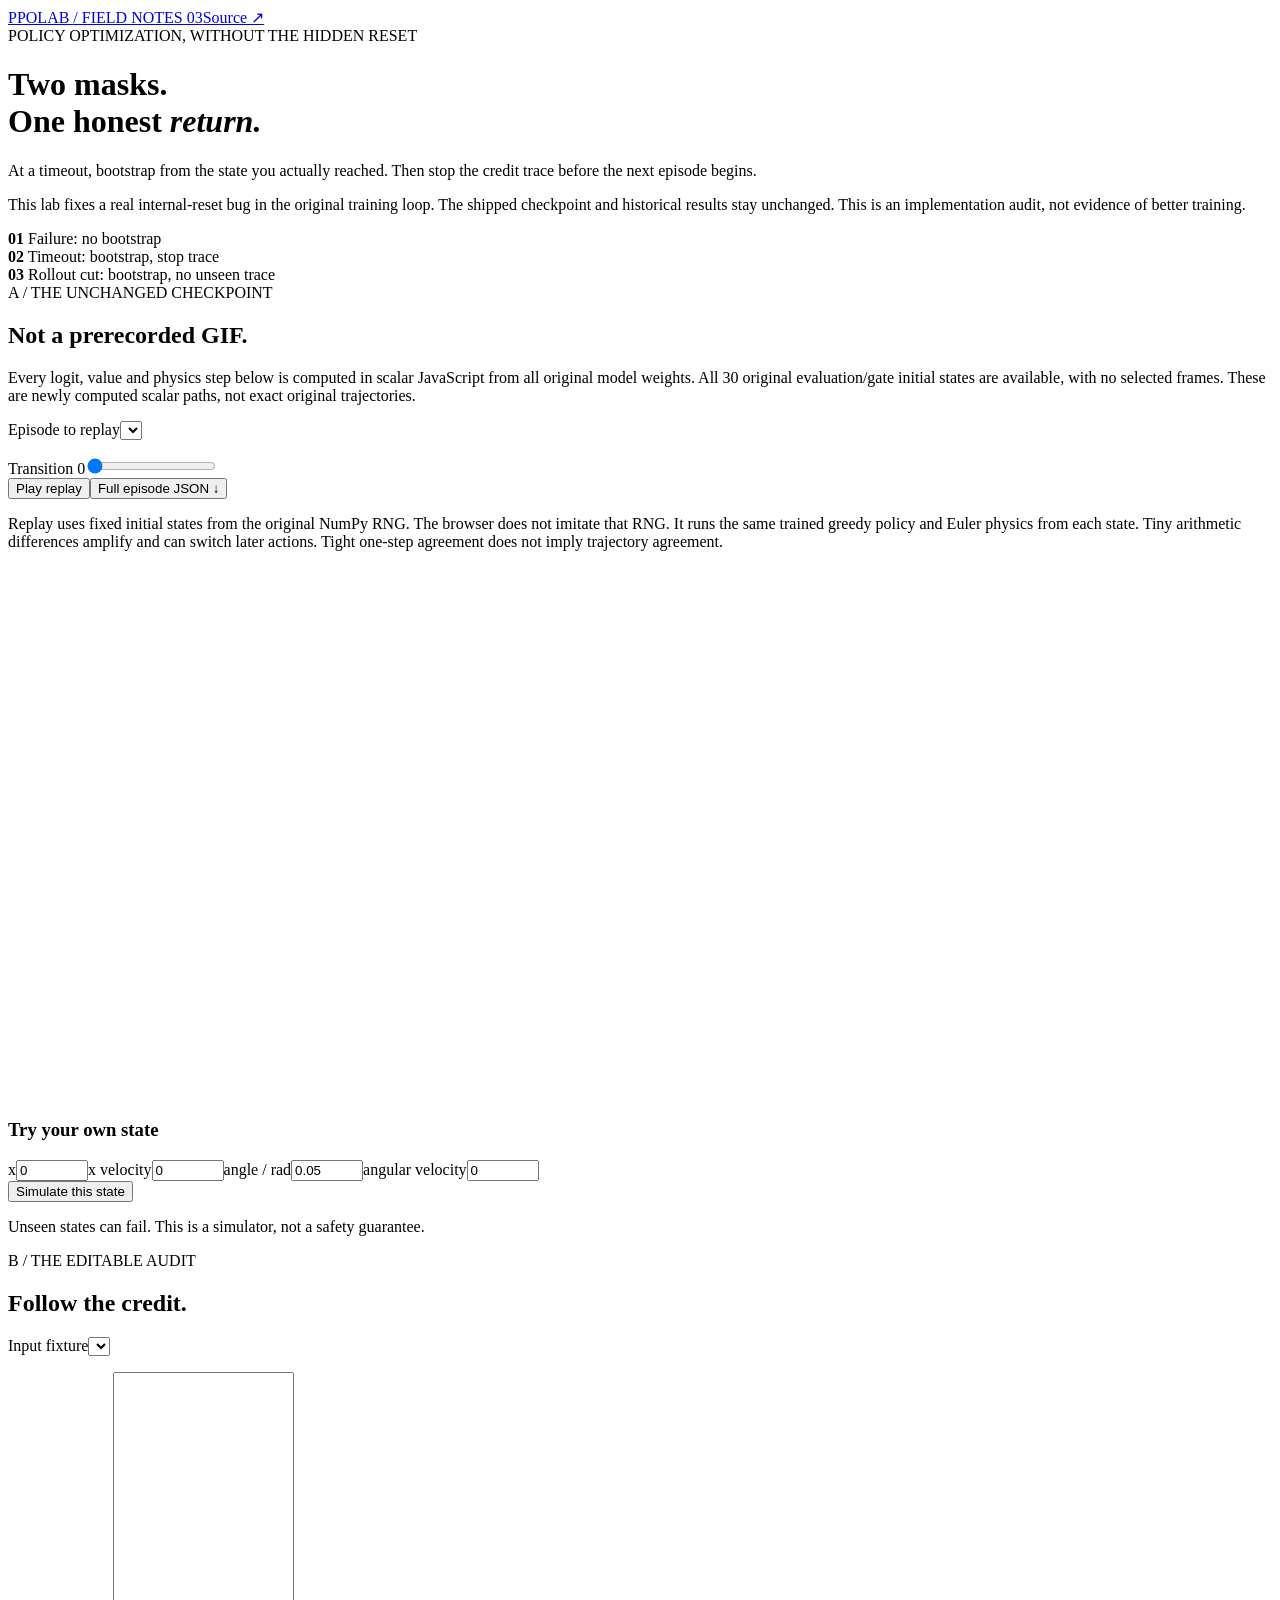
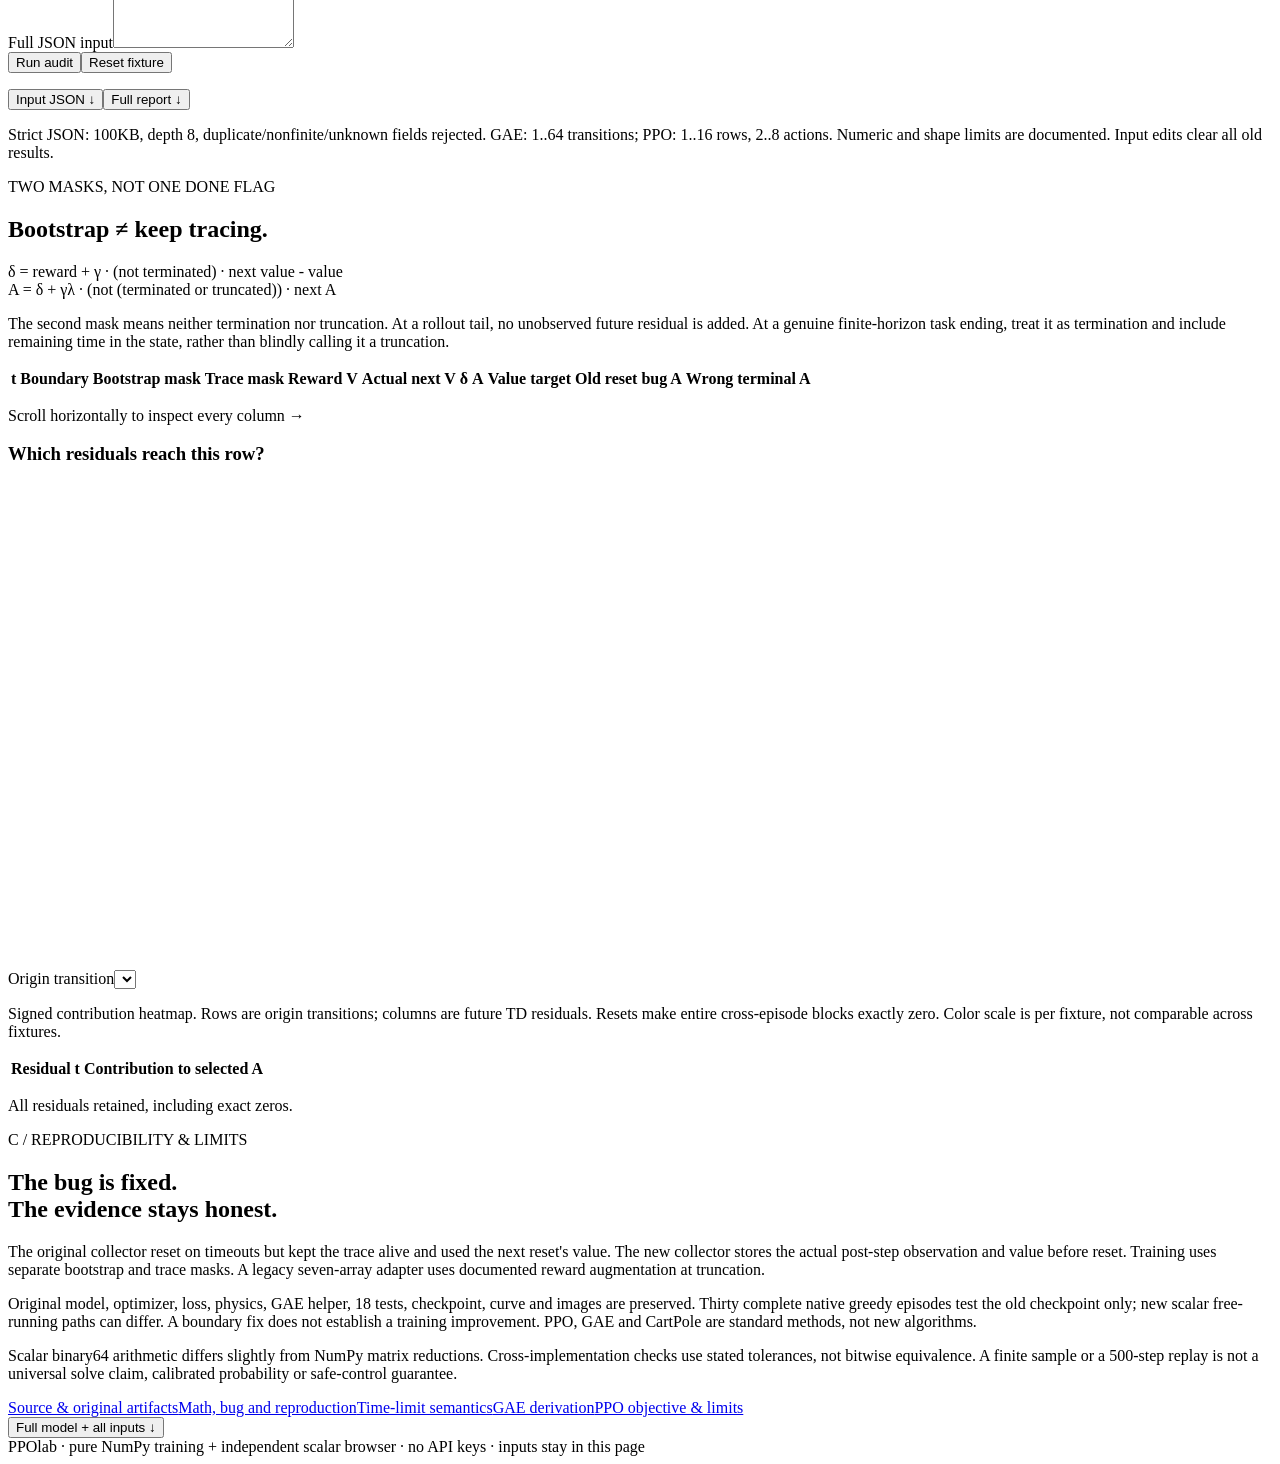
==== docs/index.html @ f59be8b9 "Add initial index.html for PPOlab documentation" ====
<!doctype html><html lang="en"><head><meta charset="utf-8"><meta name="viewport" content="width=device-width,initial-scale=1"><meta name="description" content="An independent, editable PPO and GAE boundary inspector. Replay the full original CartPole checkpoint, inspect every credit contribution, and expose reset leakage."><title>PPOlab / The boundary matters</title><link rel="stylesheet" href="style.css"></head><body><nav><a href="#">PPOLAB <span>/ FIELD NOTES 03</span></a><a href="https://github.com/midya8/ppolab">Source ↗</a></nav><main><header><div class="eyebrow">POLICY OPTIMIZATION, WITHOUT THE HIDDEN RESET</div><h1>Two masks.<br>One honest <em>return.</em></h1><div class="intro"><p>At a timeout, bootstrap from the state you actually reached. Then stop the credit trace before the next episode begins.</p><p class="small">This lab fixes a real internal-reset bug in the original training loop. The shipped checkpoint and historical results stay unchanged. This is an implementation audit, not evidence of better training.</p></div></header><section class="rule"><div><b>01</b> Failure: no bootstrap</div><div><b>02</b> Timeout: bootstrap, stop trace</div><div><b>03</b> Rollout cut: bootstrap, no unseen trace</div></section>
<section class="model"><div class="modelintro"><div class="eyebrow">A / THE UNCHANGED CHECKPOINT</div><h2>Not a prerecorded GIF.</h2><p>Every logit, value and physics step below is computed in scalar JavaScript from all original model weights. All 30 original evaluation/gate initial states are available, with no selected frames. These are newly computed scalar paths, not exact original trajectories.</p><label for="episode">Episode to replay</label><select id="episode"></select><p id="episodeInfo" class="small"></p><label for="frame">Transition <output id="frameLabel">0</output></label><input id="frame" type="range" min="0" value="0" max="499"><div class="actions"><button id="play">Play replay</button><button id="trace">Full episode JSON ↓</button></div><p class="small">Replay uses fixed initial states from the original NumPy RNG. The browser does not imitate that RNG. It runs the same trained greedy policy and Euler physics from each state. Tiny arithmetic differences amplify and can switch later actions. Tight one-step agreement does not imply trajectory agreement.</p></div><div class="stage"><canvas id="pole" width="1000" height="530" aria-label="Computed CartPole state and action visualization"></canvas><p id="stateText" class="small"></p><div id="policyNumbers" class="metrics"></div><p id="replayReference" class="small"></p><div class="custom"><h3>Try your own state</h3><div class="stateinputs"><label>x<input id="sx" type="number" min="-2.4" max="2.4" step="0.01" value="0"></label><label>x velocity<input id="sv" type="number" min="-2" max="2" step="0.01" value="0"></label><label>angle / rad<input id="sa" type="number" min="-0.2" max="0.2" step="0.01" value="0.05"></label><label>angular velocity<input id="sw" type="number" min="-2" max="2" step="0.01" value="0"></label></div><button id="simulate">Simulate this state</button><p id="simStatus" role="status" class="small">Unseen states can fail. This is a simulator, not a safety guarantee.</p></div></div></section>
<section class="audit"><aside><div class="eyebrow">B / THE EDITABLE AUDIT</div><h2>Follow the credit.</h2><label for="fixture">Input fixture</label><select id="fixture"></select><p id="source" class="small"></p><label for="input">Full JSON input</label><textarea id="input" rows="18" spellcheck="false"></textarea><div class="actions"><button id="apply">Run audit</button><button id="reset">Reset fixture</button></div><p id="status" role="status"></p><div class="actions"><button id="saveInput">Input JSON ↓</button><button id="saveReport">Full report ↓</button></div><p class="small">Strict JSON: 100KB, depth 8, duplicate/nonfinite/unknown fields rejected. GAE: 1..64 transitions; PPO: 1..16 rows, 2..8 actions. Numeric and shape limits are documented. Input edits clear all old results.</p></aside><div class="results"><div id="auditSummary" class="metrics"></div><div id="gaePanel"><div class="eyebrow">TWO MASKS, NOT ONE DONE FLAG</div><h2>Bootstrap ≠ keep tracing.</h2><p>δ = reward + γ · (not terminated) · next value - value<br>A = δ + γλ · (not (terminated or truncated)) · next A</p><p class="small">The second mask means neither termination nor truncation. At a rollout tail, no unobserved future residual is added. At a genuine finite-horizon task ending, treat it as termination and include remaining time in the state, rather than blindly calling it a truncation.</p><div id="bars"></div><div class="tablewrap"><table><thead><tr><th>t</th><th>Boundary</th><th>Bootstrap mask</th><th>Trace mask</th><th>Reward</th><th>V</th><th>Actual next V</th><th>δ</th><th>A</th><th>Value target</th><th>Old reset bug A</th><th>Wrong terminal A</th></tr></thead><tbody id="gaeRows"></tbody></table></div><p class="scrollnote">Scroll horizontally to inspect every column →</p><h3>Which residuals reach this row?</h3><label for="credit">Origin transition</label><select id="credit"></select><canvas id="heat" width="1000" height="500" aria-label="All origin-by-residual GAE contributions"></canvas><p class="small">Signed contribution heatmap. Rows are origin transitions; columns are future TD residuals. Resets make entire cross-episode blocks exactly zero. Color scale is per fixture, not comparable across fixtures.</p><div class="tablewrap"><table><thead><tr><th>Residual t</th><th>Contribution to selected A</th></tr></thead><tbody id="creditRows"></tbody></table></div><p class="scrollnote">All residuals retained, including exact zeros.</p></div><div id="ppoPanel" hidden><div class="eyebrow">SIGN-DEPENDENT CLIPPING</div><h2>Outside does not mean inactive.</h2><p>The minimum compares ratio × advantage against clipped-ratio × advantage. A negative advantage reverses which direction gets capped. Entropy and value gradients can remain even when the policy term is clipped.</p><div class="tablewrap"><table><thead><tr><th>Row</th><th>A</th><th>Ratio</th><th>Clipped ratio</th><th>Outside?</th><th>Unclipped branch?</th><th>Policy loss</th><th>Value loss</th><th>Entropy</th><th>Mean contribution</th></tr></thead><tbody id="ppoRows"></tbody></table></div><p class="scrollnote">Scroll horizontally to inspect every column →</p><h3>Every output gradient</h3><div class="tablewrap"><table><thead><tr><th>Row / output</th><th>Analytic</th><th>Left slope</th><th>Right slope</th><th>Central slope</th><th>Smooth stencil?</th><th>Normalized error</th></tr></thead><tbody id="checks"></tbody></table></div><p class="scrollnote">Scroll horizontally to inspect every column →</p><p class="small">At a clip kink there is no unique ordinary derivative. The original code selects the unclipped branch on a tie; we expose both one-sided slopes and do not count central differences across a branch switch as gradient failures. This is not a KL trust-region certificate.</p></div></div></section>
<section class="contract"><div class="eyebrow">C / REPRODUCIBILITY & LIMITS</div><h2>The bug is fixed.<br>The evidence stays honest.</h2><div class="columns"><p>The original collector reset on timeouts but kept the trace alive and used the next reset's value. The new collector stores the actual post-step observation and value before reset. Training uses separate bootstrap and trace masks. A legacy seven-array adapter uses documented reward augmentation at truncation.</p><p>Original model, optimizer, loss, physics, GAE helper, 18 tests, checkpoint, curve and images are preserved. Thirty complete native greedy episodes test the old checkpoint only; new scalar free-running paths can differ. A boundary fix does not establish a training improvement. PPO, GAE and CartPole are standard methods, not new algorithms.</p><p>Scalar binary64 arithmetic differs slightly from NumPy matrix reductions. Cross-implementation checks use stated tolerances, not bitwise equivalence. A finite sample or a 500-step replay is not a universal solve claim, calibrated probability or safe-control guarantee.</p></div><div class="links"><a href="https://github.com/midya8/ppolab">Source & original artifacts</a><a href="https://github.com/midya8/ppolab/blob/main/BOUNDARIES.md">Math, bug and reproduction</a><a href="https://gymnasium.farama.org/tutorials/gymnasium_basics/handling_time_limits/">Time-limit semantics</a><a href="https://arxiv.org/html/1506.02438v6">GAE derivation</a><a href="https://spinningup.openai.com/en/latest/algorithms/ppo.html">PPO objective & limits</a></div><button id="archive">Full model + all inputs ↓</button></section><footer>PPOlab · pure NumPy training + independent scalar browser · no API keys · inputs stay in this page</footer></main><script src="strict.js"></script><script src="step.js"></script><script src="data.js"></script><script src="app.js"></script></body></html>
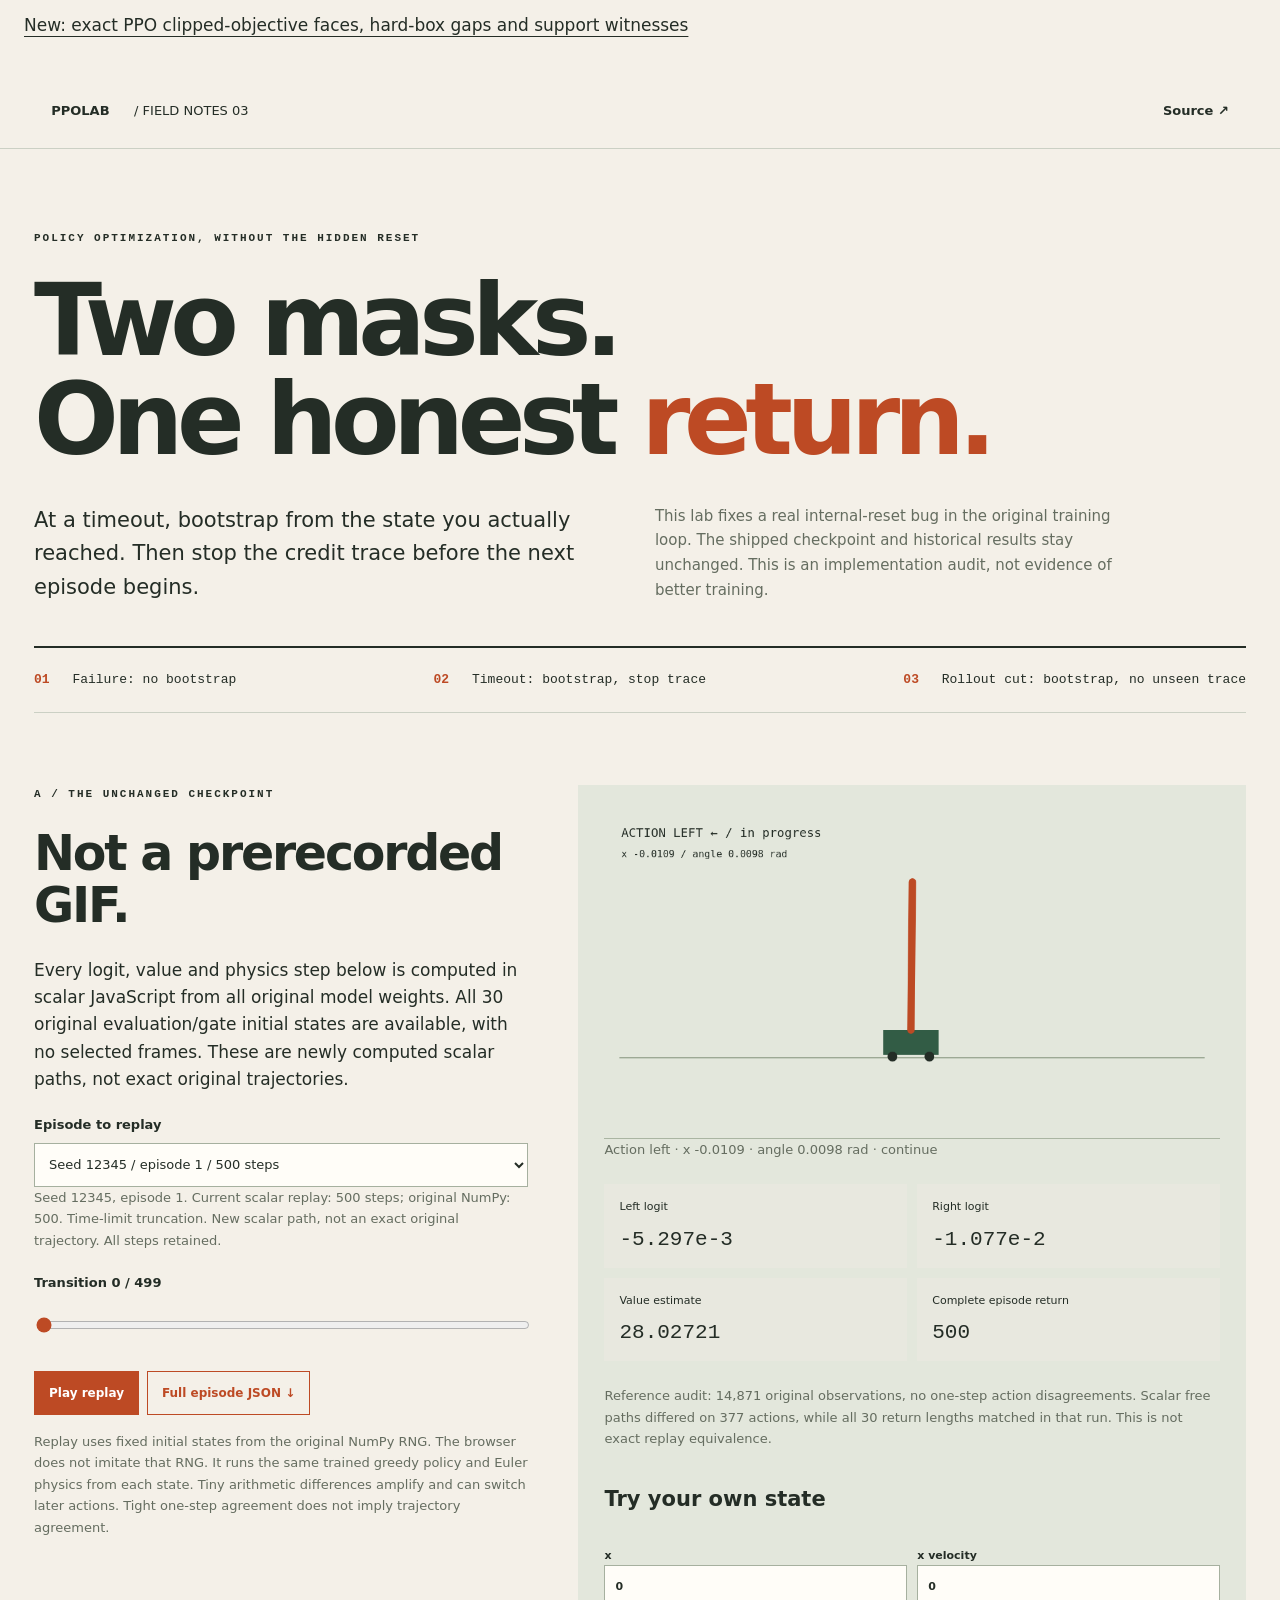
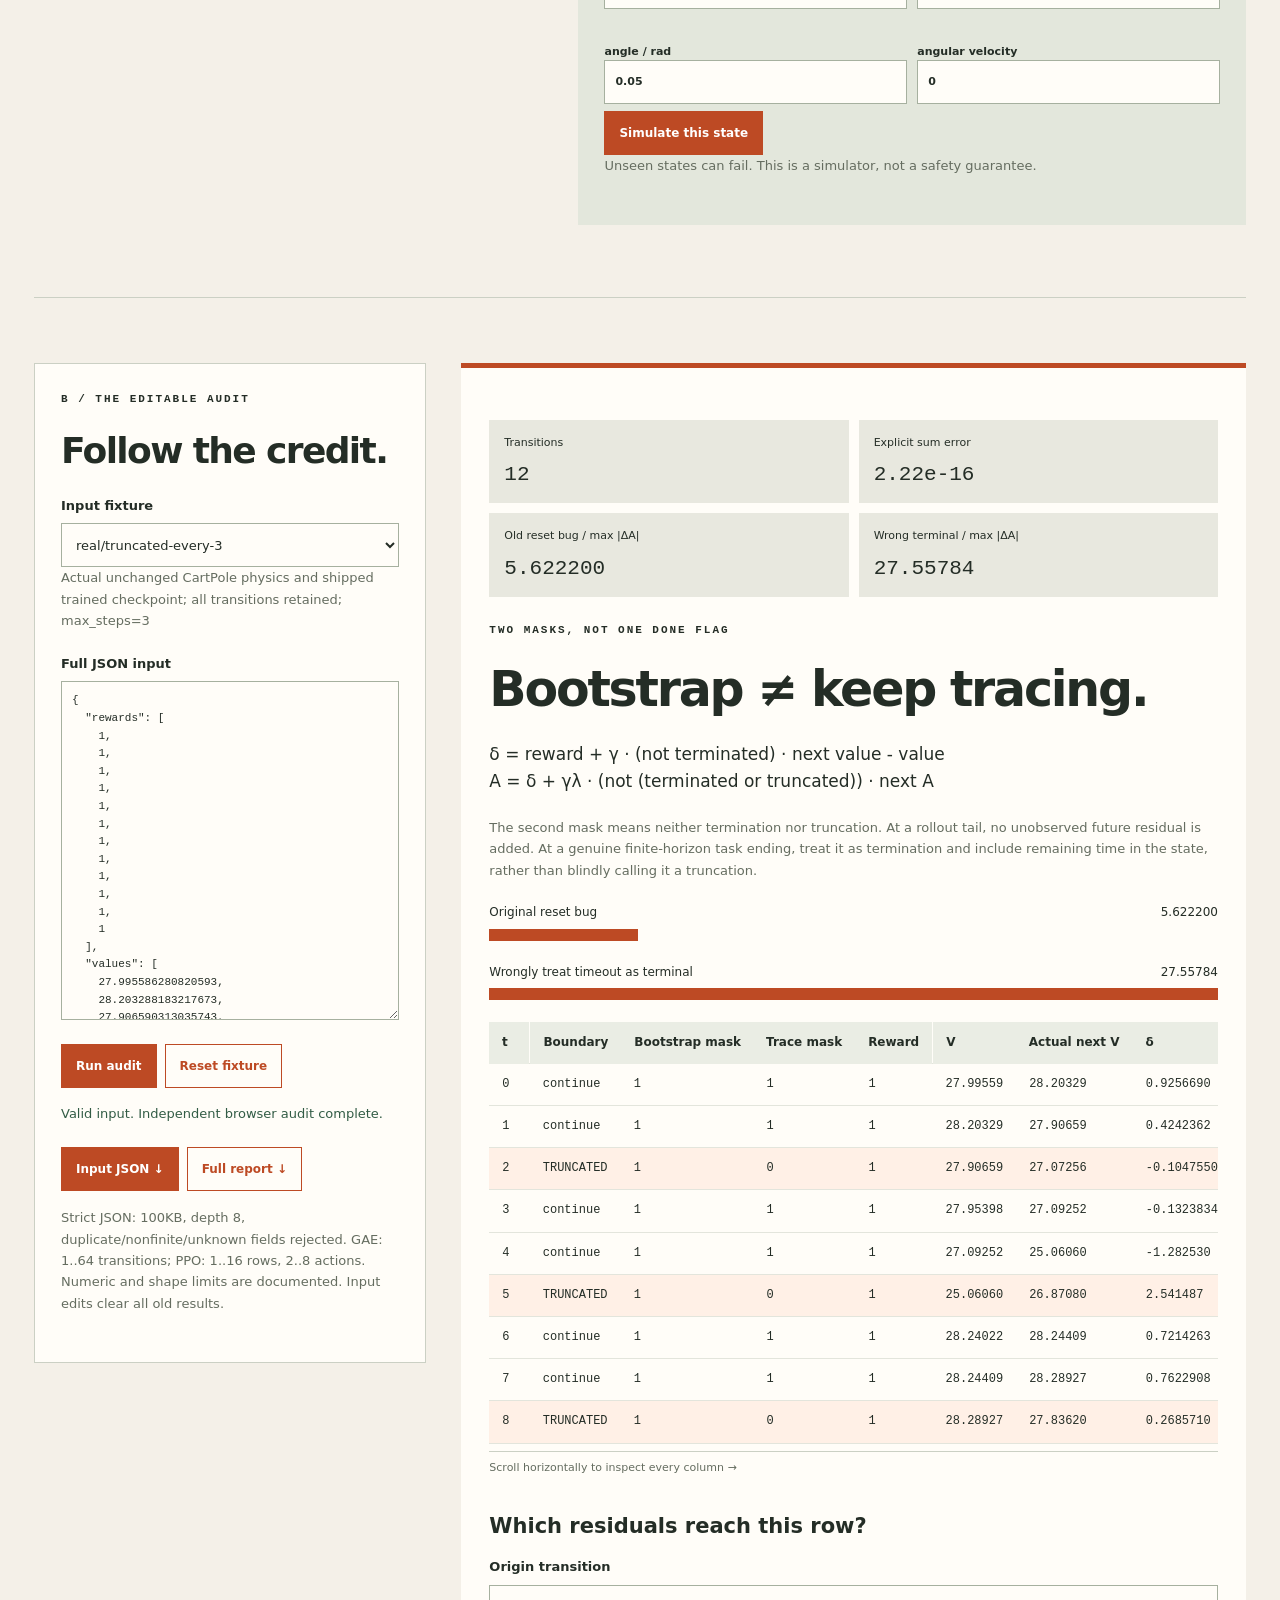
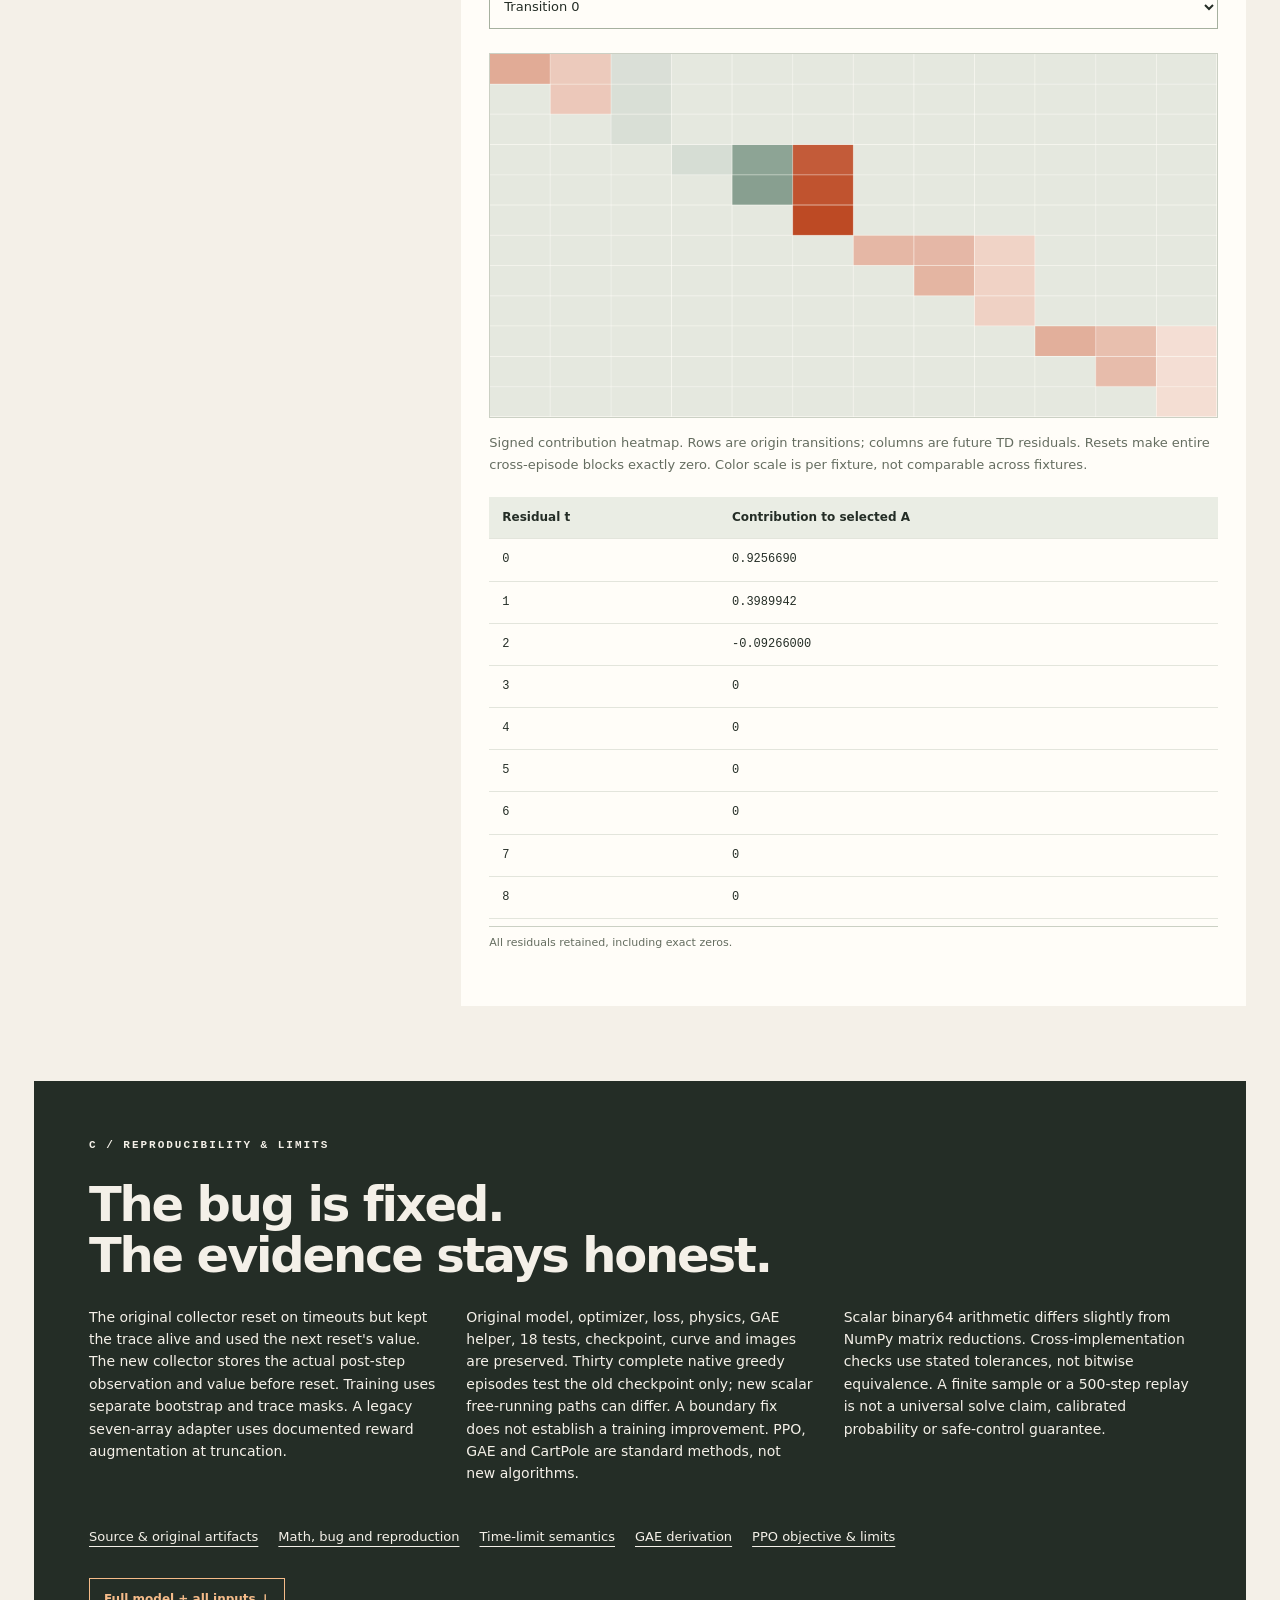
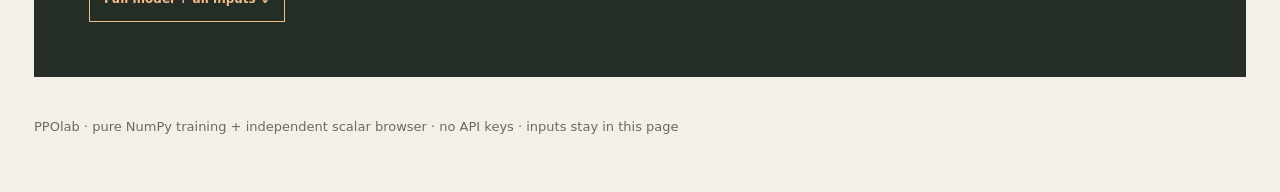
==== commit f5913437: "PPO: add exact clipped-policy face evidence in docs/index.html Exact categorical clipped-surrogate f" ====
--- a/docs/index.html
+++ b/docs/index.html
@@ -1,4 +1,5 @@
-<!doctype html><html lang="en"><head><meta charset="utf-8"><meta name="viewport" content="width=device-width,initial-scale=1"><meta name="description" content="An independent, editable PPO and GAE boundary inspector. Replay the full original CartPole checkpoint, inspect every credit contribution, and expose reset leakage."><title>PPOlab / The boundary matters</title><link rel="stylesheet" href="style.css"></head><body><nav><a href="#">PPOLAB <span>/ FIELD NOTES 03</span></a><a href="https://github.com/midya8/ppolab">Source ↗</a></nav><main><header><div class="eyebrow">POLICY OPTIMIZATION, WITHOUT THE HIDDEN RESET</div><h1>Two masks.<br>One honest <em>return.</em></h1><div class="intro"><p>At a timeout, bootstrap from the state you actually reached. Then stop the credit trace before the next episode begins.</p><p class="small">This lab fixes a real internal-reset bug in the original training loop. The shipped checkpoint and historical results stay unchanged. This is an implementation audit, not evidence of better training.</p></div></header><section class="rule"><div><b>01</b> Failure: no bootstrap</div><div><b>02</b> Timeout: bootstrap, stop trace</div><div><b>03</b> Rollout cut: bootstrap, no unseen trace</div></section>
+<!doctype html><html lang="en"><head><meta charset="utf-8"><meta name="viewport" content="width=device-width,initial-scale=1"><meta name="description" content="An independent, editable PPO and GAE boundary inspector. Replay the full original CartPole checkpoint, inspect every credit contribution, and expose reset leakage."><title>PPOlab / The boundary matters</title><link rel="stylesheet" href="style.css"></head><body>
+<p style="padding:12px 24px"><a href="clip.html">New: exact PPO clipped-objective faces, hard-box gaps and support witnesses</a></p><nav><a href="#">PPOLAB <span>/ FIELD NOTES 03</span></a><a href="https://github.com/midya8/ppolab">Source ↗</a></nav><main><header><div class="eyebrow">POLICY OPTIMIZATION, WITHOUT THE HIDDEN RESET</div><h1>Two masks.<br>One honest <em>return.</em></h1><div class="intro"><p>At a timeout, bootstrap from the state you actually reached. Then stop the credit trace before the next episode begins.</p><p class="small">This lab fixes a real internal-reset bug in the original training loop. The shipped checkpoint and historical results stay unchanged. This is an implementation audit, not evidence of better training.</p></div></header><section class="rule"><div><b>01</b> Failure: no bootstrap</div><div><b>02</b> Timeout: bootstrap, stop trace</div><div><b>03</b> Rollout cut: bootstrap, no unseen trace</div></section>
 <section class="model"><div class="modelintro"><div class="eyebrow">A / THE UNCHANGED CHECKPOINT</div><h2>Not a prerecorded GIF.</h2><p>Every logit, value and physics step below is computed in scalar JavaScript from all original model weights. All 30 original evaluation/gate initial states are available, with no selected frames. These are newly computed scalar paths, not exact original trajectories.</p><label for="episode">Episode to replay</label><select id="episode"></select><p id="episodeInfo" class="small"></p><label for="frame">Transition <output id="frameLabel">0</output></label><input id="frame" type="range" min="0" value="0" max="499"><div class="actions"><button id="play">Play replay</button><button id="trace">Full episode JSON ↓</button></div><p class="small">Replay uses fixed initial states from the original NumPy RNG. The browser does not imitate that RNG. It runs the same trained greedy policy and Euler physics from each state. Tiny arithmetic differences amplify and can switch later actions. Tight one-step agreement does not imply trajectory agreement.</p></div><div class="stage"><canvas id="pole" width="1000" height="530" aria-label="Computed CartPole state and action visualization"></canvas><p id="stateText" class="small"></p><div id="policyNumbers" class="metrics"></div><p id="replayReference" class="small"></p><div class="custom"><h3>Try your own state</h3><div class="stateinputs"><label>x<input id="sx" type="number" min="-2.4" max="2.4" step="0.01" value="0"></label><label>x velocity<input id="sv" type="number" min="-2" max="2" step="0.01" value="0"></label><label>angle / rad<input id="sa" type="number" min="-0.2" max="0.2" step="0.01" value="0.05"></label><label>angular velocity<input id="sw" type="number" min="-2" max="2" step="0.01" value="0"></label></div><button id="simulate">Simulate this state</button><p id="simStatus" role="status" class="small">Unseen states can fail. This is a simulator, not a safety guarantee.</p></div></div></section>
 <section class="audit"><aside><div class="eyebrow">B / THE EDITABLE AUDIT</div><h2>Follow the credit.</h2><label for="fixture">Input fixture</label><select id="fixture"></select><p id="source" class="small"></p><label for="input">Full JSON input</label><textarea id="input" rows="18" spellcheck="false"></textarea><div class="actions"><button id="apply">Run audit</button><button id="reset">Reset fixture</button></div><p id="status" role="status"></p><div class="actions"><button id="saveInput">Input JSON ↓</button><button id="saveReport">Full report ↓</button></div><p class="small">Strict JSON: 100KB, depth 8, duplicate/nonfinite/unknown fields rejected. GAE: 1..64 transitions; PPO: 1..16 rows, 2..8 actions. Numeric and shape limits are documented. Input edits clear all old results.</p></aside><div class="results"><div id="auditSummary" class="metrics"></div><div id="gaePanel"><div class="eyebrow">TWO MASKS, NOT ONE DONE FLAG</div><h2>Bootstrap ≠ keep tracing.</h2><p>δ = reward + γ · (not terminated) · next value - value<br>A = δ + γλ · (not (terminated or truncated)) · next A</p><p class="small">The second mask means neither termination nor truncation. At a rollout tail, no unobserved future residual is added. At a genuine finite-horizon task ending, treat it as termination and include remaining time in the state, rather than blindly calling it a truncation.</p><div id="bars"></div><div class="tablewrap"><table><thead><tr><th>t</th><th>Boundary</th><th>Bootstrap mask</th><th>Trace mask</th><th>Reward</th><th>V</th><th>Actual next V</th><th>δ</th><th>A</th><th>Value target</th><th>Old reset bug A</th><th>Wrong terminal A</th></tr></thead><tbody id="gaeRows"></tbody></table></div><p class="scrollnote">Scroll horizontally to inspect every column →</p><h3>Which residuals reach this row?</h3><label for="credit">Origin transition</label><select id="credit"></select><canvas id="heat" width="1000" height="500" aria-label="All origin-by-residual GAE contributions"></canvas><p class="small">Signed contribution heatmap. Rows are origin transitions; columns are future TD residuals. Resets make entire cross-episode blocks exactly zero. Color scale is per fixture, not comparable across fixtures.</p><div class="tablewrap"><table><thead><tr><th>Residual t</th><th>Contribution to selected A</th></tr></thead><tbody id="creditRows"></tbody></table></div><p class="scrollnote">All residuals retained, including exact zeros.</p></div><div id="ppoPanel" hidden><div class="eyebrow">SIGN-DEPENDENT CLIPPING</div><h2>Outside does not mean inactive.</h2><p>The minimum compares ratio × advantage against clipped-ratio × advantage. A negative advantage reverses which direction gets capped. Entropy and value gradients can remain even when the policy term is clipped.</p><div class="tablewrap"><table><thead><tr><th>Row</th><th>A</th><th>Ratio</th><th>Clipped ratio</th><th>Outside?</th><th>Unclipped branch?</th><th>Policy loss</th><th>Value loss</th><th>Entropy</th><th>Mean contribution</th></tr></thead><tbody id="ppoRows"></tbody></table></div><p class="scrollnote">Scroll horizontally to inspect every column →</p><h3>Every output gradient</h3><div class="tablewrap"><table><thead><tr><th>Row / output</th><th>Analytic</th><th>Left slope</th><th>Right slope</th><th>Central slope</th><th>Smooth stencil?</th><th>Normalized error</th></tr></thead><tbody id="checks"></tbody></table></div><p class="scrollnote">Scroll horizontally to inspect every column →</p><p class="small">At a clip kink there is no unique ordinary derivative. The original code selects the unclipped branch on a tie; we expose both one-sided slopes and do not count central differences across a branch switch as gradient failures. This is not a KL trust-region certificate.</p></div></div></section>
 <section class="contract"><div class="eyebrow">C / REPRODUCIBILITY & LIMITS</div><h2>The bug is fixed.<br>The evidence stays honest.</h2><div class="columns"><p>The original collector reset on timeouts but kept the trace alive and used the next reset's value. The new collector stores the actual post-step observation and value before reset. Training uses separate bootstrap and trace masks. A legacy seven-array adapter uses documented reward augmentation at truncation.</p><p>Original model, optimizer, loss, physics, GAE helper, 18 tests, checkpoint, curve and images are preserved. Thirty complete native greedy episodes test the old checkpoint only; new scalar free-running paths can differ. A boundary fix does not establish a training improvement. PPO, GAE and CartPole are standard methods, not new algorithms.</p><p>Scalar binary64 arithmetic differs slightly from NumPy matrix reductions. Cross-implementation checks use stated tolerances, not bitwise equivalence. A finite sample or a 500-step replay is not a universal solve claim, calibrated probability or safe-control guarantee.</p></div><div class="links"><a href="https://github.com/midya8/ppolab">Source & original artifacts</a><a href="https://github.com/midya8/ppolab/blob/main/BOUNDARIES.md">Math, bug and reproduction</a><a href="https://gymnasium.farama.org/tutorials/gymnasium_basics/handling_time_limits/">Time-limit semantics</a><a href="https://arxiv.org/html/1506.02438v6">GAE derivation</a><a href="https://spinningup.openai.com/en/latest/algorithms/ppo.html">PPO objective & limits</a></div><button id="archive">Full model + all inputs ↓</button></section><footer>PPOlab · pure NumPy training + independent scalar browser · no API keys · inputs stay in this page</footer></main><script src="strict.js"></script><script src="step.js"></script><script src="data.js"></script><script src="app.js"></script></body></html>
--- a/docs/style.css
+++ b/docs/style.css
@@ -0,0 +1,3 @@
+:root{--paper:#f4f0e8;--ink:#242d26;--accent:#bd4a24;--muted:#656d60;--line:#cbd0c4;--green:#325c45}*{box-sizing:border-box}body{margin:0;background:var(--paper);color:var(--ink);font:17px/1.6 system-ui,sans-serif}a{color:inherit;text-decoration-thickness:1px;text-underline-offset:5px}nav{height:76px;display:flex;justify-content:space-between;align-items:center;padding:0 4%;border-bottom:1px solid var(--line);font:700 13px system-ui}nav a{text-decoration:none}nav span{font-weight:400;margin-left:20px}main{max-width:1320px;padding:0 34px;margin:auto}header{padding:80px 0 42px}.eyebrow{font:700 11px/1.7 ui-monospace,monospace;letter-spacing:.18em;margin-bottom:24px}h1{font-size:clamp(54px,7.8vw,108px);line-height:.99;letter-spacing:-.065em;margin:0 0 34px;font-weight:750}h1 em{font-style:normal;color:var(--accent)}.intro{display:grid;grid-template-columns:1.2fr 1fr;gap:70px;max-width:1080px}.intro p{margin:0;font-size:21px}.intro .small{font-size:15px}.small,.scrollnote{font-size:13px;color:var(--muted);line-height:1.65}.rule{display:flex;justify-content:space-between;padding:21px 0;border-top:2px solid var(--ink);border-bottom:1px solid var(--line);font:13px/1.7 ui-monospace,monospace}.rule b{color:var(--accent);margin-right:15px}h2{font-size:clamp(32px,4vw,49px);line-height:1.06;letter-spacing:-.045em;margin:0 0 25px}h3{font-size:21px;line-height:1.25;margin:36px 0 18px}p{margin:0 0 22px}.model{display:grid;grid-template-columns:1fr 1.35fr;gap:50px;padding:72px 0;border-bottom:1px solid var(--line)}.modelintro{min-width:0}.stage{background:#e3e7dc;padding:26px;min-width:0}canvas{display:block;width:100%;height:auto}#pole{background:#e3e7dc;border-bottom:1px solid #aab5a2}.metrics{display:grid;grid-template-columns:repeat(2,minmax(0,1fr));gap:10px;margin:24px 0}.metric{background:#e8e8df;padding:15px;min-width:0}.metric small{font-size:11px;display:block;line-height:1.5;margin-bottom:10px}.metric strong{font:21px ui-monospace,monospace;overflow-wrap:anywhere}.stateinputs{display:grid;grid-template-columns:repeat(2,minmax(0,1fr));gap:10px}.stateinputs label{font-size:11px}.audit{padding:65px 0;display:grid;grid-template-columns:minmax(260px,.7fr) minmax(0,1.4fr);gap:35px}aside{background:#fffdf8;padding:26px;align-self:start;min-width:0;border:1px solid var(--line)}aside h2{font-size:36px}.results{min-width:0;background:#fffdf8;border-top:5px solid var(--accent);padding:28px}.tablewrap{overflow:auto;border-bottom:1px solid var(--line);max-height:430px}table{border-collapse:collapse;min-width:100%;font:12px/1.6 ui-monospace,monospace}th,td{padding:11px 13px;text-align:left;white-space:nowrap;border-bottom:1px solid #e3e5dc}th{background:#eaede4;position:sticky;top:0;z-index:1;font:700 12px/1.6 system-ui}tr.boundary{background:#fff0e6}.scrollnote{font-size:11px;margin:7px 0 26px}label{display:block;font-size:13px;font-weight:700;margin:17px 0 7px}select,input,textarea,button{font:inherit;color:inherit;max-width:100%}select,input,textarea{width:100%;border:1px solid #a6b09f;background:#fffdf8;border-radius:0;padding:10px;min-height:44px}select{font-size:13px}input[type=range]{padding:0;accent-color:var(--accent);border:0}textarea{font:11px/1.6 ui-monospace,monospace;resize:vertical;min-height:290px}.actions{display:flex;flex-wrap:wrap;gap:8px;margin:16px 0}button{background:var(--accent);color:white;border:1px solid var(--accent);font:700 12px/1.4 system-ui;padding:12px 14px;min-height:44px;cursor:pointer}button:disabled{opacity:.45;cursor:not-allowed}.actions button+button,#archive{background:transparent;color:var(--accent)}button:focus-visible,input:focus-visible,select:focus-visible,summary:focus-visible,a:focus-visible,textarea:focus-visible{outline:3px solid #dc892b;outline-offset:3px}#status{font-size:13px;color:var(--green)}#heat{margin:24px 0 14px;border:1px solid var(--line)}.bar{margin:12px 0 22px}.barhead{display:flex;justify-content:space-between;font-size:12px;gap:20px}.barfill{height:12px;min-width:0;background:var(--accent);margin:6px 0}.contract{background:var(--ink);color:var(--paper);padding:55px;margin-top:10px}.contract h2{font-size:48px}.columns{display:grid;grid-template-columns:repeat(3,minmax(0,1fr));gap:30px;font-size:14px}.links{display:flex;gap:20px;flex-wrap:wrap;font-size:13px;margin:20px 0 30px}.contract #archive{color:#f5bb89;border-color:#f5bb89}footer{padding:40px 0 55px;color:var(--muted);font-size:13px}[hidden]{display:none!important}@media(max-width:800px){main{padding:0 22px}.model,.audit{grid-template-columns:1fr;gap:25px}.intro{gap:28px}.rule{font-size:11px;gap:18px}.columns{grid-template-columns:1fr;gap:0}.contract{padding:32px}.model{padding:45px 0}header{padding:55px 0 35px}}@media(max-width:480px){main{padding:0 14px}nav{padding:0 14px;height:62px}nav span{display:none}h1{font-size:57px}.intro{grid-template-columns:1fr;gap:25px}.intro p{font-size:19px}.rule{display:grid;gap:9px}.eyebrow{font-size:10px;letter-spacing:.13em}.stage,aside,.results{padding:18px}.audit{padding:40px 0}.contract{padding:24px}.contract h2{font-size:37px}.metrics{gap:8px}.metric{padding:11px}.metric strong{font-size:19px}.stateinputs{gap:8px}}
+
+@media(max-width:480px){.metric strong{font-size:15px;white-space:nowrap;letter-spacing:-.025em}}
